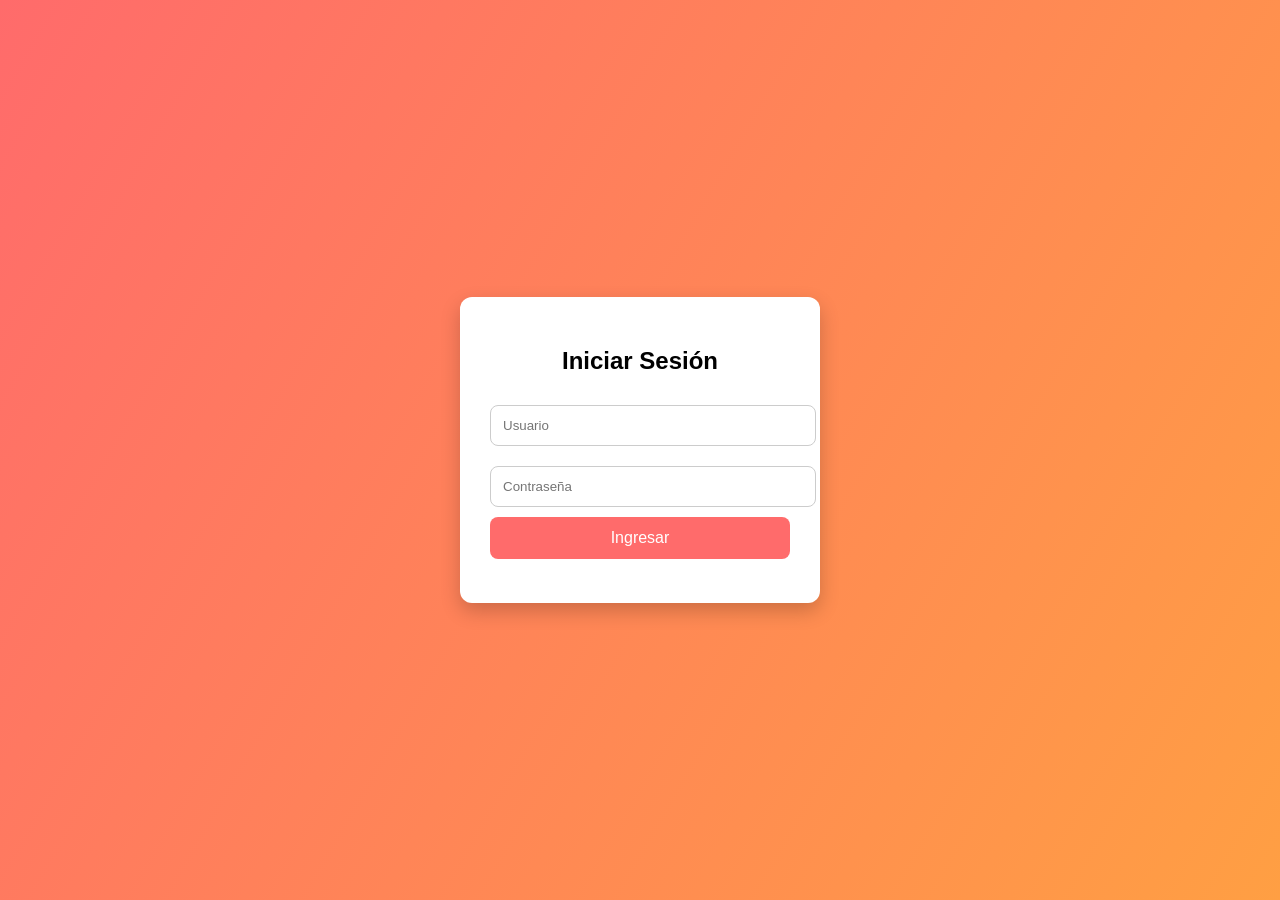
==== src/main/resources/static/login.html @ de1eff21 "Agregando frontend completo (index, login, css, js)" ====
<!DOCTYPE html>
<html lang="es">
<head>
    <meta charset="UTF-8">
    <title>Login - Sabor IA</title>
    <meta name="viewport" content="width=device-width, initial-scale=1.0">
    <link rel="stylesheet" href="css/login.css">
</head>
<body>

<div class="login-box">
    <h2>Iniciar Sesión</h2>

    <input id="user" type="text" placeholder="Usuario">
    <input id="pass" type="password" placeholder="Contraseña">

    <button onclick="login()">Ingresar</button>

    <p id="error" class="error"></p>
</div>

<script src="js/login.js"></script>

</body>
</html>
---- src/main/resources/static/css/login.css ----
body {
    margin: 0;
    font-family: 'Segoe UI', sans-serif;
    background: linear-gradient(120deg, #ff6b6b, #ff9f43);
    display: flex;
    justify-content: center;
    align-items: center;
    height: 100vh;
}

.login-box {
    background: white;
    padding: 30px;
    border-radius: 12px;
    width: 300px;
    text-align: center;
    box-shadow: 0 8px 20px rgba(0,0,0,0.2);
    animation: fadeIn 0.8s ease;
}

.login-box h2 {
    margin-bottom: 20px;
}

.login-box input {
    width: 100%;
    padding: 12px;
    margin: 10px 0;
    border-radius: 8px;
    border: 1px solid #ccc;
    transition: 0.3s;
}

.login-box input:focus {
    border-color: #ff6b6b;
    transform: scale(1.02);
}

.login-box button {
    width: 100%;
    padding: 12px;
    border: none;
    border-radius: 8px;
    background: #ff6b6b;
    color: white;
    cursor: pointer;
    font-size: 16px;
    transition: 0.3s;
}

.login-box button:hover {
    background: #ff4c4c;
    transform: scale(1.05);
}

.error {
    color: red;
    font-size: 14px;
}

@keyframes fadeIn {
    from {
        opacity: 0;
        transform: translateY(30px);
    }
    to {
        opacity: 1;
        transform: translateY(0);
    }
}
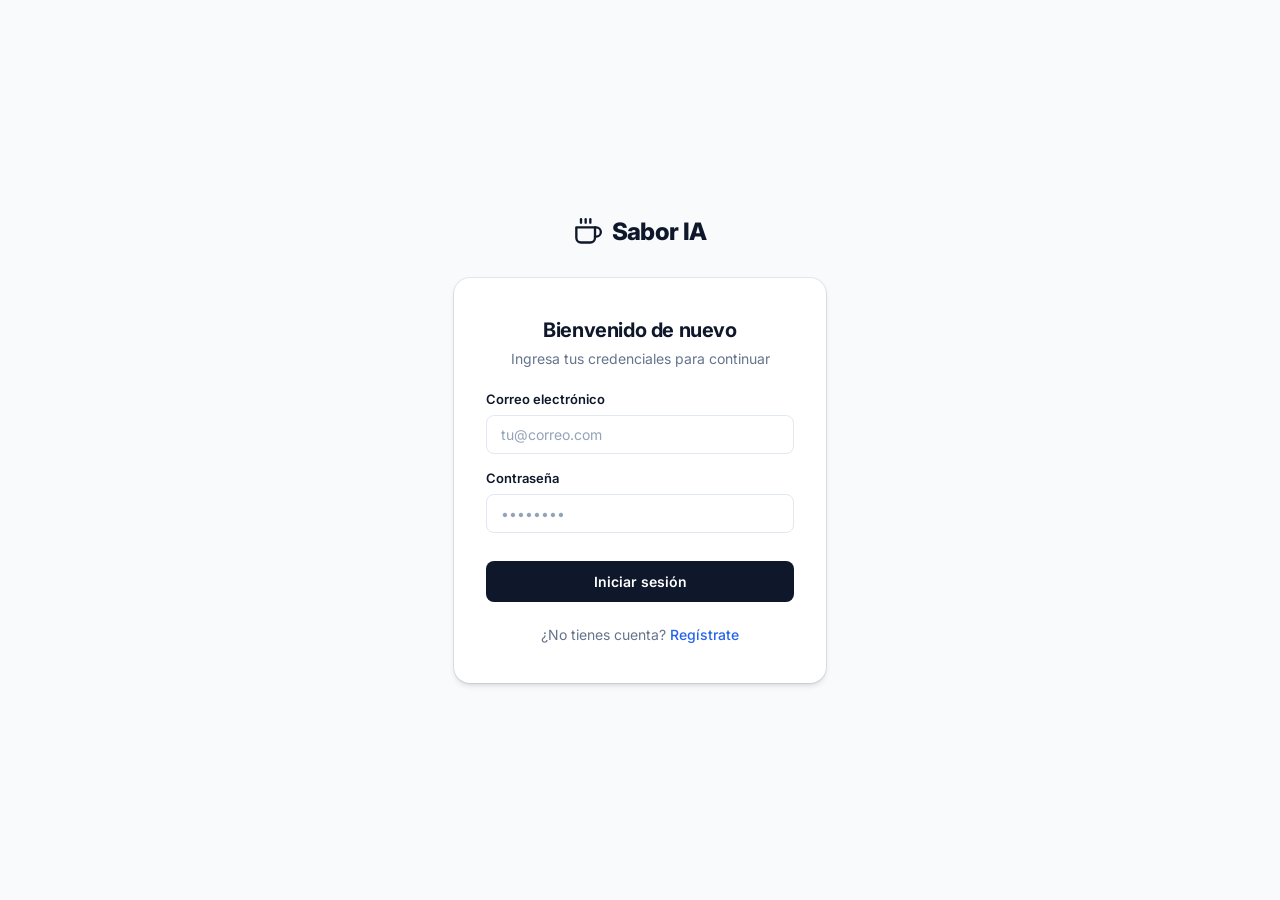
==== commit afcb7f58: "Frontend mejorado y actualizado con JS" ====
--- a/src/main/resources/static/login.html
+++ b/src/main/resources/static/login.html
@@ -8,18 +8,37 @@
 </head>
 <body>
 
-<div class="login-box">
-    <h2>Iniciar Sesión</h2>
+    <div class="login-container">
+        <a href="Index.html" class="brand">
+            <svg width="28" height="28" viewBox="0 0 24 24" fill="none" stroke="currentColor" stroke-width="2" stroke-linecap="round" stroke-linejoin="round"><path d="M18 8h1a4 4 0 0 1 0 8h-1"/><path d="M2 8h16v9a4 4 0 0 1-4 4H6a4 4 0 0 1-4-4V8z"/><line x1="6" y1="1" x2="6" y2="4"/><line x1="10" y1="1" x2="10" y2="4"/><line x1="14" y1="1" x2="14" y2="4"/></svg>
+            Sabor IA
+        </a>
 
-    <input id="user" type="text" placeholder="Usuario">
-    <input id="pass" type="password" placeholder="Contraseña">
+        <div class="login-box">
+            <h2>Bienvenido de nuevo</h2>
+            <p class="subtitle">Ingresa tus credenciales para continuar</p>
 
-    <button onclick="login()">Ingresar</button>
+            <div class="form-group">
+                <label for="user">Correo electrónico</label>
+                <input id="user" type="email" placeholder="tu@correo.com">
+            </div>
 
-    <p id="error" class="error"></p>
-</div>
+            <div class="form-group">
+                <label for="pass">Contraseña</label>
+                <input id="pass" type="password" placeholder="••••••••">
+            </div>
 
-<script src="js/login.js"></script>
+            <button type="button" onclick="login()">Iniciar sesión</button>
+
+            <p id="error" class="error"></p>
+
+            <p class="footer-text">
+                ¿No tienes cuenta? <a href="register.html">Regístrate</a>
+            </p>
+        </div>
+    </div>
+
+    <script src="js/login.js"></script>
 
 </body>
 </html>
--- a/src/main/resources/static/css/login.css
+++ b/src/main/resources/static/css/login.css
@@ -1,70 +1,169 @@
+@import url('https://fonts.googleapis.com/css2?family=Inter:wght@400;500;600;700&display=swap');
+
+:root {
+    --bg: #f8fafc;
+    --surface: #ffffff;
+    --border: #e2e8f0;
+    --text: #0f172a;
+    --text-muted: #64748b;
+    --primary: #0f172a;
+    --primary-hover: #1e293b;
+    --accent: #2563eb;
+    --danger: #ef4444;
+    --ring: rgba(37, 99, 235, 0.15);
+}
+
+* {
+    margin: 0;
+    padding: 0;
+    box-sizing: border-box;
+}
+
 body {
-    margin: 0;
-    font-family: 'Segoe UI', sans-serif;
-    background: linear-gradient(120deg, #ff6b6b, #ff9f43);
+    font-family: 'Inter', -apple-system, BlinkMacSystemFont, "Segoe UI", Roboto, sans-serif;
+    background-color: var(--bg);
+    color: var(--text);
     display: flex;
     justify-content: center;
     align-items: center;
-    height: 100vh;
+    min-height: 100vh;
+    -webkit-font-smoothing: antialiased;
+}
+
+.login-container {
+    width: 100%;
+    max-width: 420px;
+    padding: 24px;
+    animation: fadeUp 0.5s ease-out;
+}
+
+@keyframes fadeUp {
+    from { opacity: 0; transform: translateY(10px); }
+    to { opacity: 1; transform: translateY(0); }
+}
+
+.brand {
+    text-align: center;
+    font-size: 24px;
+    font-weight: 800;
+    letter-spacing: -0.03em;
+    color: var(--primary);
+    margin-bottom: 32px;
+    display: flex;
+    align-items: center;
+    justify-content: center;
+    gap: 10px;
+    text-decoration: none;
 }
 
 .login-box {
-    background: white;
-    padding: 30px;
-    border-radius: 12px;
-    width: 300px;
-    text-align: center;
-    box-shadow: 0 8px 20px rgba(0,0,0,0.2);
-    animation: fadeIn 0.8s ease;
+    background: var(--surface);
+    padding: 40px 32px;
+    border-radius: 16px;
+    box-shadow: 0 4px 6px -1px rgba(0, 0, 0, 0.1), 0 2px 4px -1px rgba(0, 0, 0, 0.06), 0 0 0 1px var(--border);
 }
 
 .login-box h2 {
-    margin-bottom: 20px;
+    font-size: 20px;
+    font-weight: 700;
+    margin-bottom: 8px;
+    text-align: center;
+    color: var(--primary);
+    letter-spacing: -0.02em;
+}
+
+.login-box > p.subtitle {
+    text-align: center;
+    color: var(--text-muted);
+    font-size: 14px;
+    margin-bottom: 24px;
+}
+
+.form-group {
+    margin-bottom: 16px;
+    text-align: left;
+}
+
+.form-group label {
+    display: block;
+    font-size: 13px;
+    font-weight: 600;
+    margin-bottom: 8px;
+    color: var(--primary);
 }
 
 .login-box input {
     width: 100%;
-    padding: 12px;
-    margin: 10px 0;
+    padding: 10px 14px;
     border-radius: 8px;
-    border: 1px solid #ccc;
-    transition: 0.3s;
+    border: 1px solid var(--border);
+    font-size: 14px;
+    outline: none;
+    transition: all 0.2s;
+    font-family: inherit;
+    background: #fff;
+    color: var(--text);
+}
+
+.login-box input::placeholder {
+    color: #94a3b8;
 }
 
 .login-box input:focus {
-    border-color: #ff6b6b;
-    transform: scale(1.02);
+    border-color: var(--accent);
+    box-shadow: 0 0 0 3px var(--ring);
 }
 
 .login-box button {
     width: 100%;
     padding: 12px;
+    margin-top: 12px;
     border: none;
     border-radius: 8px;
-    background: #ff6b6b;
+    background: var(--primary);
     color: white;
     cursor: pointer;
-    font-size: 16px;
-    transition: 0.3s;
+    font-size: 14px;
+    font-weight: 600;
+    transition: all 0.2s;
+    font-family: inherit;
 }
 
 .login-box button:hover {
-    background: #ff4c4c;
-    transform: scale(1.05);
+    background: var(--primary-hover);
+    transform: translateY(-1px);
+    box-shadow: 0 4px 6px rgba(0,0,0,0.1);
 }
 
 .error {
-    color: red;
-    font-size: 14px;
+    color: var(--danger);
+    font-size: 13px;
+    margin-top: 16px;
+    text-align: center;
+    background: #fef2f2;
+    padding: 10px;
+    border-radius: 6px;
+    display: none;
+    border: 1px solid #fecaca;
+    font-weight: 500;
+}
+.error:not(:empty) {
+    display: block;
 }
 
-@keyframes fadeIn {
-    from {
-        opacity: 0;
-        transform: translateY(30px);
-    }
-    to {
-        opacity: 1;
-        transform: translateY(0);
-    }
-}+.login-box p.footer-text {
+    margin-top: 24px;
+    font-size: 14px;
+    text-align: center;
+    color: var(--text-muted);
+}
+
+.login-box a {
+    color: var(--accent);
+    text-decoration: none;
+    font-weight: 500;
+}
+
+.login-box a:hover {
+    text-decoration: underline;
+}
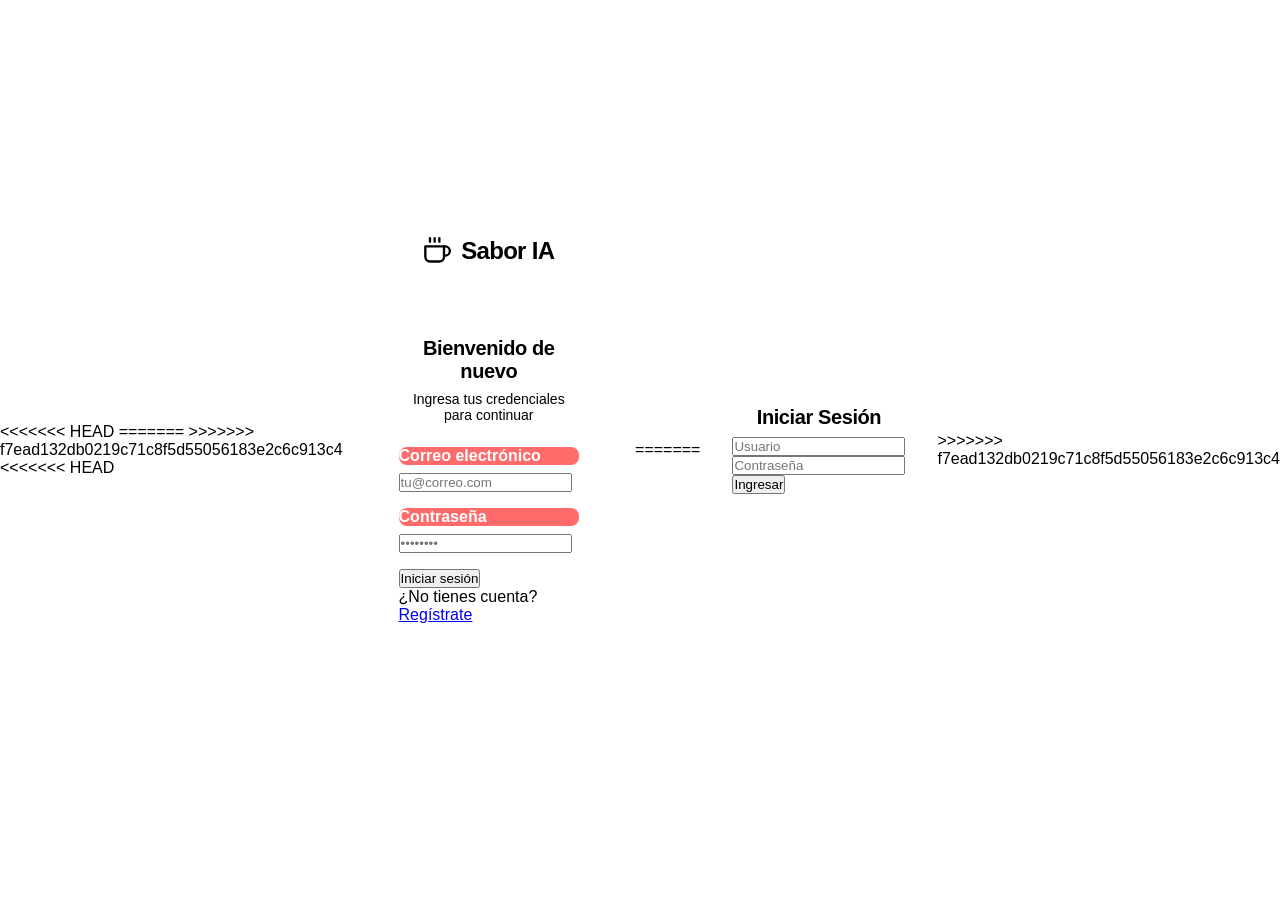
==== commit f624675b: "Mejora de estilo del index, js y diseño" ====
--- a/src/main/resources/static/login.html
+++ b/src/main/resources/static/login.html
@@ -1,11 +1,16 @@
 <!DOCTYPE html>
 <html lang="es">
+<<<<<<< HEAD
+=======
+
+>>>>>>> f7ead132db0219c71c8f5d55056183e2c6c913c4
 <head>
     <meta charset="UTF-8">
     <title>Login - Sabor IA</title>
     <meta name="viewport" content="width=device-width, initial-scale=1.0">
     <link rel="stylesheet" href="css/login.css">
 </head>
+<<<<<<< HEAD
 <body>
 
     <div class="login-container">
@@ -41,4 +46,24 @@
     <script src="js/login.js"></script>
 
 </body>
+=======
+
+<body>
+
+<div class="login-box">
+    <h2>Iniciar Sesión</h2>
+
+    <input id="usuario" type="text" placeholder="Usuario">
+    <input id="password" type="password" placeholder="Contraseña">
+
+    <button onclick="login()">Ingresar</button>
+
+    <p id="error" class="error"></p>
+</div>
+
+<script src="js/login.js"></script>
+
+</body>
+
+>>>>>>> f7ead132db0219c71c8f5d55056183e2c6c913c4
 </html>
--- a/src/main/resources/static/css/login.css
+++ b/src/main/resources/static/css/login.css
@@ -1,3 +1,4 @@
+<<<<<<< HEAD
 @import url('https://fonts.googleapis.com/css2?family=Inter:wght@400;500;600;700&display=swap');
 
 :root {
@@ -90,10 +91,35 @@
     font-weight: 600;
     margin-bottom: 8px;
     color: var(--primary);
+=======
+body {
+    margin: 0;
+    font-family: 'Segoe UI', sans-serif;
+    background: linear-gradient(120deg, #ff6b6b, #ff9f43);
+    display: flex;
+    justify-content: center;
+    align-items: center;
+    height: 100vh;
+}
+
+.login-box {
+    background: white;
+    padding: 30px;
+    border-radius: 12px;
+    width: 300px;
+    text-align: center;
+    box-shadow: 0 8px 20px rgba(0,0,0,0.2);
+    animation: fadeIn 0.8s ease;
+}
+
+.login-box h2 {
+    margin-bottom: 20px;
+>>>>>>> f7ead132db0219c71c8f5d55056183e2c6c913c4
 }
 
 .login-box input {
     width: 100%;
+<<<<<<< HEAD
     padding: 10px 14px;
     border-radius: 8px;
     border: 1px solid var(--border);
@@ -112,11 +138,24 @@
 .login-box input:focus {
     border-color: var(--accent);
     box-shadow: 0 0 0 3px var(--ring);
+=======
+    padding: 12px;
+    margin: 10px 0;
+    border-radius: 8px;
+    border: 1px solid #ccc;
+    transition: 0.3s;
+}
+
+.login-box input:focus {
+    border-color: #ff6b6b;
+    transform: scale(1.02);
+>>>>>>> f7ead132db0219c71c8f5d55056183e2c6c913c4
 }
 
 .login-box button {
     width: 100%;
     padding: 12px;
+<<<<<<< HEAD
     margin-top: 12px;
     border: none;
     border-radius: 8px;
@@ -167,3 +206,34 @@
 .login-box a:hover {
     text-decoration: underline;
 }
+=======
+    border: none;
+    border-radius: 8px;
+    background: #ff6b6b;
+    color: white;
+    cursor: pointer;
+    font-size: 16px;
+    transition: 0.3s;
+}
+
+.login-box button:hover {
+    background: #ff4c4c;
+    transform: scale(1.05);
+}
+
+.error {
+    color: red;
+    font-size: 14px;
+}
+
+@keyframes fadeIn {
+    from {
+        opacity: 0;
+        transform: translateY(30px);
+    }
+    to {
+        opacity: 1;
+        transform: translateY(0);
+    }
+}
+>>>>>>> f7ead132db0219c71c8f5d55056183e2c6c913c4
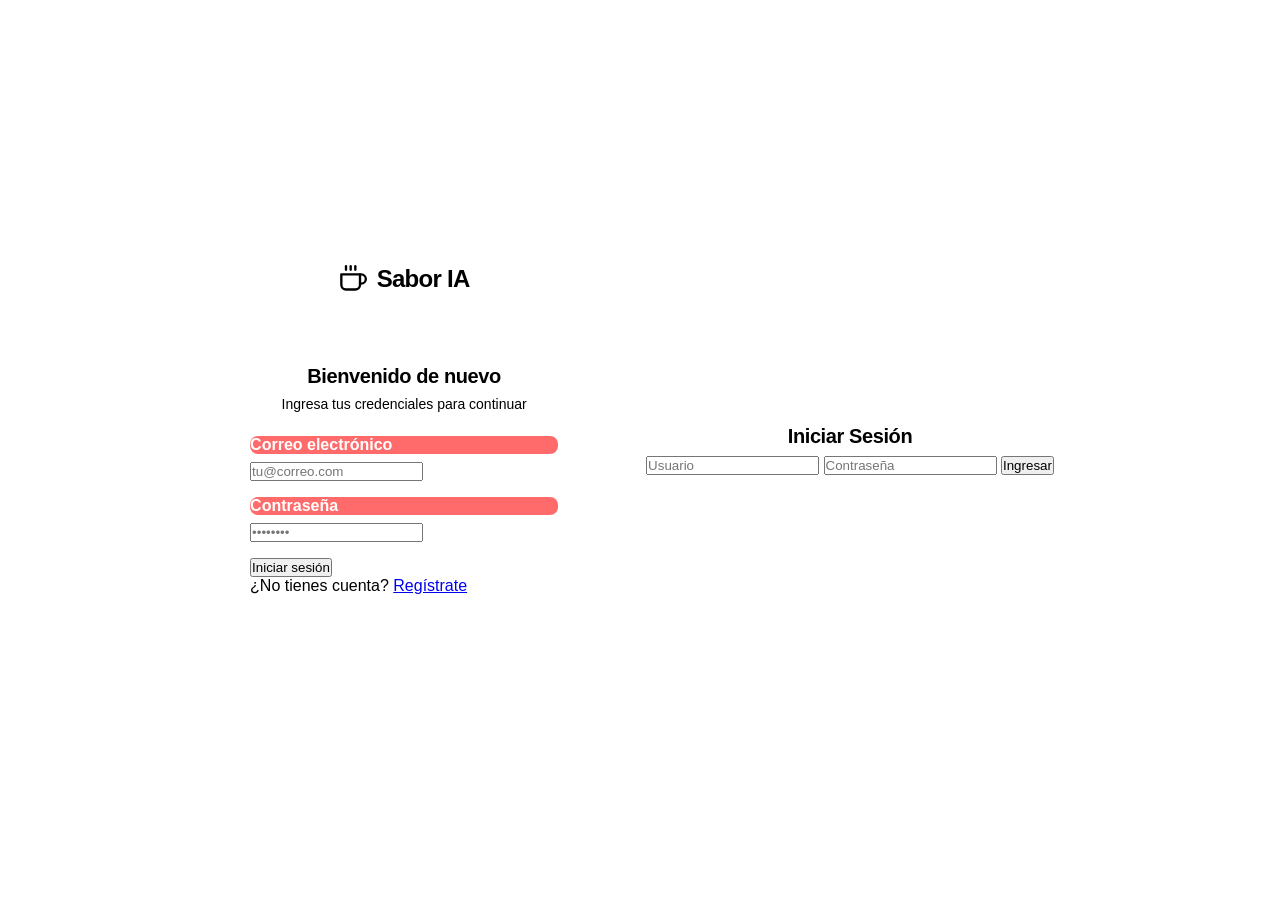
==== commit b71e9380: "Nuevo modulo de recetas y mejoras frontend" ====
--- a/src/main/resources/static/login.html
+++ b/src/main/resources/static/login.html
@@ -1,16 +1,12 @@
 <!DOCTYPE html>
 <html lang="es">
-<<<<<<< HEAD
-=======
-
->>>>>>> f7ead132db0219c71c8f5d55056183e2c6c913c4
 <head>
     <meta charset="UTF-8">
     <title>Login - Sabor IA</title>
     <meta name="viewport" content="width=device-width, initial-scale=1.0">
     <link rel="stylesheet" href="css/login.css">
 </head>
-<<<<<<< HEAD
+
 <body>
 
     <div class="login-container">
@@ -46,7 +42,7 @@
     <script src="js/login.js"></script>
 
 </body>
-=======
+
 
 <body>
 
@@ -65,5 +61,4 @@
 
 </body>
 
->>>>>>> f7ead132db0219c71c8f5d55056183e2c6c913c4
 </html>
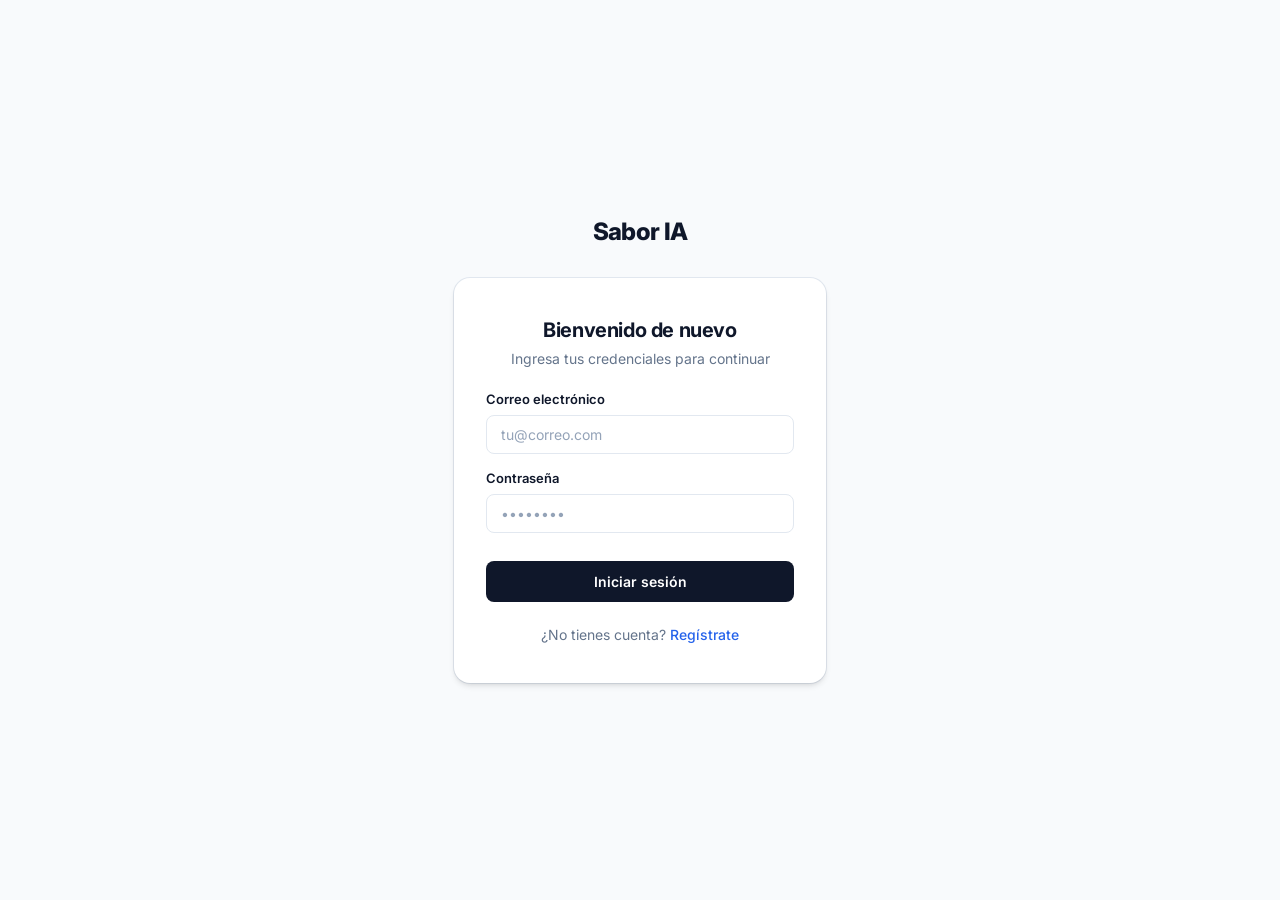
==== commit 9a2f5797: "Implementacion de listado y registro de recetas desde frontend usando Spring Boot y MySQL" ====
--- a/src/main/resources/static/login.html
+++ b/src/main/resources/static/login.html
@@ -6,59 +6,38 @@
     <meta name="viewport" content="width=device-width, initial-scale=1.0">
     <link rel="stylesheet" href="css/login.css">
 </head>
-
 <body>
 
-    <div class="login-container">
-        <a href="Index.html" class="brand">
-            <svg width="28" height="28" viewBox="0 0 24 24" fill="none" stroke="currentColor" stroke-width="2" stroke-linecap="round" stroke-linejoin="round"><path d="M18 8h1a4 4 0 0 1 0 8h-1"/><path d="M2 8h16v9a4 4 0 0 1-4 4H6a4 4 0 0 1-4-4V8z"/><line x1="6" y1="1" x2="6" y2="4"/><line x1="10" y1="1" x2="10" y2="4"/><line x1="14" y1="1" x2="14" y2="4"/></svg>
-            Sabor IA
-        </a>
+<div class="login-container">
+    <a href="index.html" class="brand">
+        Sabor IA
+    </a>
 
-        <div class="login-box">
-            <h2>Bienvenido de nuevo</h2>
-            <p class="subtitle">Ingresa tus credenciales para continuar</p>
+    <div class="login-box">
+        <h2>Bienvenido de nuevo</h2>
+        <p class="subtitle">Ingresa tus credenciales para continuar</p>
 
-            <div class="form-group">
-                <label for="user">Correo electrónico</label>
-                <input id="user" type="email" placeholder="tu@correo.com">
-            </div>
+        <div class="form-group">
+            <label for="user">Correo electrónico</label>
+            <input id="user" type="email" placeholder="tu@correo.com">
+        </div>
 
-            <div class="form-group">
-                <label for="pass">Contraseña</label>
-                <input id="pass" type="password" placeholder="••••••••">
-            </div>
+        <div class="form-group">
+            <label for="pass">Contraseña</label>
+            <input id="pass" type="password" placeholder="••••••••">
+        </div>
 
-            <button type="button" onclick="login()">Iniciar sesión</button>
+        <button type="button" onclick="login()">Iniciar sesión</button>
 
-            <p id="error" class="error"></p>
+        <p id="error" class="error"></p>
 
-            <p class="footer-text">
-                ¿No tienes cuenta? <a href="register.html">Regístrate</a>
-            </p>
-        </div>
+        <p class="footer-text">
+            ¿No tienes cuenta? <a href="register.html">Regístrate</a>
+        </p>
     </div>
-
-    <script src="js/login.js"></script>
-
-</body>
-
-
-<body>
-
-<div class="login-box">
-    <h2>Iniciar Sesión</h2>
-
-    <input id="usuario" type="text" placeholder="Usuario">
-    <input id="password" type="password" placeholder="Contraseña">
-
-    <button onclick="login()">Ingresar</button>
-
-    <p id="error" class="error"></p>
 </div>
 
 <script src="js/login.js"></script>
 
 </body>
-
 </html>
--- a/src/main/resources/static/css/login.css
+++ b/src/main/resources/static/css/login.css
@@ -1,4 +1,3 @@
-<<<<<<< HEAD
 @import url('https://fonts.googleapis.com/css2?family=Inter:wght@400;500;600;700&display=swap');
 
 :root {
@@ -39,8 +38,14 @@
 }
 
 @keyframes fadeUp {
-    from { opacity: 0; transform: translateY(10px); }
-    to { opacity: 1; transform: translateY(0); }
+    from {
+        opacity: 0;
+        transform: translateY(10px);
+    }
+    to {
+        opacity: 1;
+        transform: translateY(0);
+    }
 }
 
 .brand {
@@ -61,7 +66,10 @@
     background: var(--surface);
     padding: 40px 32px;
     border-radius: 16px;
-    box-shadow: 0 4px 6px -1px rgba(0, 0, 0, 0.1), 0 2px 4px -1px rgba(0, 0, 0, 0.06), 0 0 0 1px var(--border);
+    box-shadow:
+            0 4px 6px -1px rgba(0,0,0,0.1),
+            0 2px 4px -1px rgba(0,0,0,0.06),
+            0 0 0 1px var(--border);
 }
 
 .login-box h2 {
@@ -91,35 +99,10 @@
     font-weight: 600;
     margin-bottom: 8px;
     color: var(--primary);
-=======
-body {
-    margin: 0;
-    font-family: 'Segoe UI', sans-serif;
-    background: linear-gradient(120deg, #ff6b6b, #ff9f43);
-    display: flex;
-    justify-content: center;
-    align-items: center;
-    height: 100vh;
-}
-
-.login-box {
-    background: white;
-    padding: 30px;
-    border-radius: 12px;
-    width: 300px;
-    text-align: center;
-    box-shadow: 0 8px 20px rgba(0,0,0,0.2);
-    animation: fadeIn 0.8s ease;
-}
-
-.login-box h2 {
-    margin-bottom: 20px;
->>>>>>> f7ead132db0219c71c8f5d55056183e2c6c913c4
 }
 
 .login-box input {
     width: 100%;
-<<<<<<< HEAD
     padding: 10px 14px;
     border-radius: 8px;
     border: 1px solid var(--border);
@@ -138,24 +121,11 @@
 .login-box input:focus {
     border-color: var(--accent);
     box-shadow: 0 0 0 3px var(--ring);
-=======
-    padding: 12px;
-    margin: 10px 0;
-    border-radius: 8px;
-    border: 1px solid #ccc;
-    transition: 0.3s;
-}
-
-.login-box input:focus {
-    border-color: #ff6b6b;
-    transform: scale(1.02);
->>>>>>> f7ead132db0219c71c8f5d55056183e2c6c913c4
 }
 
 .login-box button {
     width: 100%;
     padding: 12px;
-<<<<<<< HEAD
     margin-top: 12px;
     border: none;
     border-radius: 8px;
@@ -186,6 +156,7 @@
     border: 1px solid #fecaca;
     font-weight: 500;
 }
+
 .error:not(:empty) {
     display: block;
 }
@@ -205,35 +176,4 @@
 
 .login-box a:hover {
     text-decoration: underline;
-}
-=======
-    border: none;
-    border-radius: 8px;
-    background: #ff6b6b;
-    color: white;
-    cursor: pointer;
-    font-size: 16px;
-    transition: 0.3s;
-}
-
-.login-box button:hover {
-    background: #ff4c4c;
-    transform: scale(1.05);
-}
-
-.error {
-    color: red;
-    font-size: 14px;
-}
-
-@keyframes fadeIn {
-    from {
-        opacity: 0;
-        transform: translateY(30px);
-    }
-    to {
-        opacity: 1;
-        transform: translateY(0);
-    }
-}
->>>>>>> f7ead132db0219c71c8f5d55056183e2c6c913c4
+}
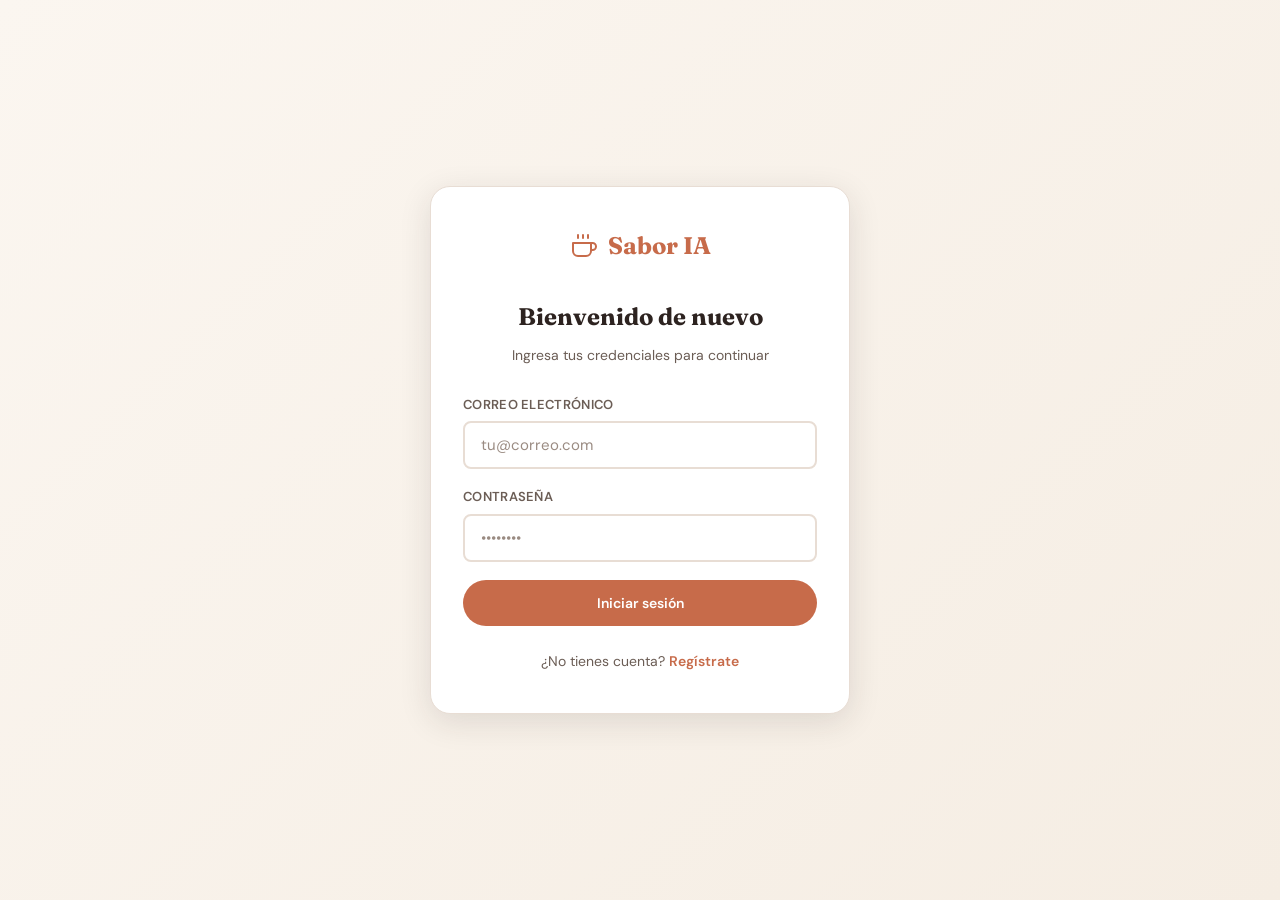
==== commit f978d81b: "Rediseño completo frontend Sabor IA - estética cálida y vibrante con modo oscuro" ====
--- a/src/main/resources/static/login.html
+++ b/src/main/resources/static/login.html
@@ -1,43 +1,50 @@
 <!DOCTYPE html>
 <html lang="es">
 <head>
-    <meta charset="UTF-8">
-    <title>Login - Sabor IA</title>
-    <meta name="viewport" content="width=device-width, initial-scale=1.0">
-    <link rel="stylesheet" href="css/login.css">
+  <meta charset="UTF-8">
+  <meta name="viewport" content="width=device-width, initial-scale=1.0">
+  <title>Iniciar Sesión — Sabor IA</title>
+  <link rel="preconnect" href="https://fonts.googleapis.com">
+  <link rel="preconnect" href="https://fonts.gstatic.com" crossorigin>
+  <link href="https://fonts.googleapis.com/css2?family=DM+Sans:wght@400;500;600;700&family=Fraunces:opsz,wght@9..144,400;9..144,600;9..144,700&display=swap" rel="stylesheet">
+  <link rel="stylesheet" href="css/main.css">
 </head>
-<body>
+<body data-page="login" class="auth-page">
 
-<div class="login-container">
-    <a href="index.html" class="brand">
-        Sabor IA
-    </a>
+<div class="auth-card">
+  <a href="Index.html" class="auth-logo">
+    <svg width="28" height="28" viewBox="0 0 28 28" fill="none" stroke="currentColor" stroke-width="2" stroke-linecap="round" stroke-linejoin="round">
+      <path d="M21 10h1.5a3.5 3.5 0 0 1 0 7H21"/>
+      <path d="M3 10h18v8a5 5 0 0 1-5 5H8a5 5 0 0 1-5-5V10z"/>
+      <line x1="8" y1="2" x2="8" y2="5"/>
+      <line x1="13" y1="2" x2="13" y2="5"/>
+      <line x1="18" y1="2" x2="18" y2="5"/>
+    </svg>
+    Sabor IA
+  </a>
 
-    <div class="login-box">
-        <h2>Bienvenido de nuevo</h2>
-        <p class="subtitle">Ingresa tus credenciales para continuar</p>
+  <h1 class="auth-title">Bienvenido de nuevo</h1>
+  <p class="auth-subtitle">Ingresa tus credenciales para continuar</p>
 
-        <div class="form-group">
-            <label for="user">Correo electrónico</label>
-            <input id="user" type="email" placeholder="tu@correo.com">
-        </div>
+  <div class="auth-error" id="loginError"></div>
 
-        <div class="form-group">
-            <label for="pass">Contraseña</label>
-            <input id="pass" type="password" placeholder="••••••••">
-        </div>
+  <form class="auth-form" id="loginForm">
+    <div class="form-group">
+      <label for="loginCorreo">Correo electrónico</label>
+      <input class="input" id="loginCorreo" type="email" placeholder="tu@correo.com" required>
+    </div>
+    <div class="form-group">
+      <label for="loginPass">Contraseña</label>
+      <input class="input" id="loginPass" type="password" placeholder="••••••••" required>
+    </div>
+    <button type="submit" class="btn btn-primary" style="width:100%;justify-content:center;padding:14px">Iniciar sesión</button>
+  </form>
 
-        <button type="button" onclick="login()">Iniciar sesión</button>
-
-        <p id="error" class="error"></p>
-
-        <p class="footer-text">
-            ¿No tienes cuenta? <a href="register.html">Regístrate</a>
-        </p>
-    </div>
+  <p class="auth-footer">
+    ¿No tienes cuenta? <a href="register.html">Regístrate</a>
+  </p>
 </div>
 
-<script src="js/login.js"></script>
-
+<script src="js/main.js"></script>
 </body>
-</html>+</html>
--- a/src/main/resources/static/css/main.css
+++ b/src/main/resources/static/css/main.css
@@ -0,0 +1,1313 @@
+:root {
+  --terracotta: #C76B4A;
+  --terracotta-hover: #B05A3C;
+  --terracotta-light: #F5E6DE;
+  --olive: #7A8B5E;
+  --olive-hover: #6A7B4E;
+  --golden: #E8B84B;
+  --golden-light: #FDF3E0;
+  --bg: #FBF6F0;
+  --bg-alt: #F5EDE3;
+  --surface: #FFFFFF;
+  --surface-hover: #FAF5F0;
+  --text: #2D2320;
+  --text-secondary: #6B5D55;
+  --text-muted: #9A8B82;
+  --border: #E8DDD4;
+  --border-light: #F0E8E0;
+  --shadow-sm: 0 1px 3px rgba(45, 35, 32, 0.06);
+  --shadow-md: 0 4px 12px rgba(45, 35, 32, 0.08);
+  --shadow-lg: 0 8px 32px rgba(45, 35, 32, 0.12);
+  --radius-sm: 8px;
+  --radius-md: 12px;
+  --radius-lg: 20px;
+  --radius-full: 9999px;
+  --font-display: 'Fraunces', Georgia, serif;
+  --font-body: 'DM Sans', system-ui, -apple-system, sans-serif;
+}
+
+[data-theme="dark"] {
+  --terracotta: #D4764A;
+  --terracotta-hover: #E0875B;
+  --terracotta-light: #3A2A24;
+  --olive: #8B9E6B;
+  --olive-hover: #9BAE7B;
+  --golden: #F0C85B;
+  --golden-light: #3D3224;
+  --bg: #1A1412;
+  --bg-alt: #221C19;
+  --surface: #2A211D;
+  --surface-hover: #332924;
+  --text: #EDE0D8;
+  --text-secondary: #B8A89E;
+  --text-muted: #8A7C73;
+  --border: #3D312B;
+  --border-light: #332924;
+  --shadow-sm: 0 1px 3px rgba(0, 0, 0, 0.3);
+  --shadow-md: 0 4px 12px rgba(0, 0, 0, 0.4);
+  --shadow-lg: 0 8px 32px rgba(0, 0, 0, 0.5);
+}
+
+*, *::before, *::after {
+  margin: 0;
+  padding: 0;
+  box-sizing: border-box;
+}
+
+html {
+  scroll-behavior: smooth;
+}
+
+body {
+  font-family: var(--font-body);
+  background-color: var(--bg);
+  color: var(--text);
+  line-height: 1.6;
+  -webkit-font-smoothing: antialiased;
+  transition: background-color 0.3s, color 0.3s;
+}
+
+a {
+  color: inherit;
+  text-decoration: none;
+}
+
+img {
+  max-width: 100%;
+  display: block;
+}
+
+::-webkit-scrollbar {
+  width: 8px;
+}
+
+::-webkit-scrollbar-track {
+  background: var(--bg);
+}
+
+::-webkit-scrollbar-thumb {
+  background: var(--border);
+  border-radius: 4px;
+}
+
+.container {
+  max-width: 1200px;
+  margin: 0 auto;
+  padding: 0 24px;
+}
+
+.header {
+  position: sticky;
+  top: 0;
+  z-index: 100;
+  background: var(--surface);
+  border-bottom: 1px solid var(--border);
+  transition: background-color 0.3s;
+}
+
+.header-inner {
+  max-width: 1200px;
+  margin: 0 auto;
+  padding: 0 24px;
+  height: 68px;
+  display: flex;
+  align-items: center;
+  justify-content: space-between;
+  gap: 24px;
+}
+
+.logo {
+  display: flex;
+  align-items: center;
+  gap: 10px;
+  font-family: var(--font-display);
+  font-size: 22px;
+  font-weight: 700;
+  color: var(--terracotta);
+  white-space: nowrap;
+  flex-shrink: 0;
+}
+
+.logo-svg {
+  width: 28px;
+  height: 28px;
+  color: var(--terracotta);
+}
+
+.nav-links {
+  display: flex;
+  gap: 8px;
+}
+
+.nav-links a {
+  padding: 8px 16px;
+  border-radius: var(--radius-full);
+  font-size: 14px;
+  font-weight: 500;
+  color: var(--text-secondary);
+  transition: all 0.2s;
+}
+
+.nav-links a:hover,
+.nav-links a.active {
+  background: var(--terracotta-light);
+  color: var(--terracotta);
+}
+
+.header-actions {
+  display: flex;
+  align-items: center;
+  gap: 12px;
+  flex-shrink: 0;
+}
+
+.theme-toggle {
+  width: 40px;
+  height: 40px;
+  border-radius: 50%;
+  border: none;
+  background: var(--bg-alt);
+  font-size: 18px;
+  cursor: pointer;
+  display: flex;
+  align-items: center;
+  justify-content: center;
+  transition: all 0.2s;
+  color: var(--text);
+}
+
+.theme-toggle:hover {
+  background: var(--border);
+}
+
+.hamburger {
+  display: none;
+  width: 40px;
+  height: 40px;
+  border: none;
+  background: none;
+  cursor: pointer;
+  padding: 8px;
+  flex-direction: column;
+  justify-content: center;
+  gap: 5px;
+}
+
+.hamburger span {
+  display: block;
+  height: 2px;
+  background: var(--text);
+  border-radius: 2px;
+  transition: all 0.3s;
+}
+
+.btn {
+  display: inline-flex;
+  align-items: center;
+  justify-content: center;
+  gap: 8px;
+  padding: 10px 24px;
+  border-radius: var(--radius-full);
+  font-family: var(--font-body);
+  font-size: 14px;
+  font-weight: 600;
+  border: none;
+  cursor: pointer;
+  transition: all 0.2s;
+  white-space: nowrap;
+}
+
+.btn-sm {
+  padding: 6px 16px;
+  font-size: 13px;
+}
+
+.btn-primary {
+  background: var(--terracotta);
+  color: #fff;
+}
+
+.btn-primary:hover {
+  background: var(--terracotta-hover);
+  transform: translateY(-1px);
+  box-shadow: 0 4px 12px rgba(199, 107, 74, 0.3);
+}
+
+.btn-secondary {
+  background: var(--bg-alt);
+  color: var(--text);
+}
+
+.btn-secondary:hover {
+  background: var(--border);
+}
+
+.btn-outline {
+  background: transparent;
+  border: 2px solid var(--border);
+  color: var(--text);
+}
+
+.btn-outline:hover {
+  border-color: var(--terracotta);
+  color: var(--terracotta);
+}
+
+.btn-accent {
+  background: var(--olive);
+  color: #fff;
+}
+
+.btn-accent:hover {
+  background: var(--olive-hover);
+  transform: translateY(-1px);
+}
+
+.btn-danger {
+  background: #DC2626;
+  color: #fff;
+}
+
+.btn-danger:hover {
+  background: #B91C1C;
+}
+
+.input {
+  width: 100%;
+  padding: 12px 16px;
+  border: 2px solid var(--border);
+  border-radius: var(--radius-sm);
+  font-family: var(--font-body);
+  font-size: 15px;
+  background: var(--surface);
+  color: var(--text);
+  outline: none;
+  transition: all 0.2s;
+}
+
+.input::placeholder {
+  color: var(--text-muted);
+}
+
+.input:focus {
+  border-color: var(--terracotta);
+  box-shadow: 0 0 0 4px rgba(199, 107, 74, 0.1);
+}
+
+.input-error {
+  border-color: #DC2626;
+}
+
+.input-error:focus {
+  box-shadow: 0 0 0 4px rgba(220, 38, 38, 0.1);
+}
+
+.select {
+  appearance: none;
+  background-image: url("data:image/svg+xml,%3Csvg xmlns='http://www.w3.org/2000/svg' width='12' height='12' viewBox='0 0 12 12'%3E%3Cpath fill='%236B5D55' d='M6 8L1 3h10z'/%3E%3C/svg%3E");
+  background-repeat: no-repeat;
+  background-position: right 14px center;
+  padding-right: 40px;
+  cursor: pointer;
+}
+
+.form-group {
+  display: flex;
+  flex-direction: column;
+  gap: 6px;
+}
+
+.form-group label {
+  font-size: 13px;
+  font-weight: 600;
+  color: var(--text-secondary);
+  letter-spacing: 0.3px;
+  text-transform: uppercase;
+}
+
+.form-error {
+  font-size: 12px;
+  color: #DC2626;
+  min-height: 18px;
+}
+
+.section-title {
+  font-family: var(--font-display);
+  font-size: 32px;
+  font-weight: 700;
+  color: var(--text);
+  letter-spacing: -0.5px;
+}
+
+.section-subtitle {
+  font-size: 16px;
+  color: var(--text-secondary);
+  margin-top: 8px;
+}
+
+.page-hero {
+  text-align: center;
+  padding: 80px 24px 60px;
+  background: linear-gradient(180deg, var(--bg) 0%, var(--bg-alt) 100%);
+  position: relative;
+  overflow: hidden;
+}
+
+.page-hero::before {
+  content: '';
+  position: absolute;
+  top: -50%;
+  left: -50%;
+  width: 200%;
+  height: 200%;
+  background: radial-gradient(circle at 30% 40%, rgba(199, 107, 74, 0.04) 0%, transparent 50%),
+              radial-gradient(circle at 70% 60%, rgba(232, 184, 75, 0.04) 0%, transparent 50%);
+  pointer-events: none;
+}
+
+.hero-badge {
+  display: inline-flex;
+  align-items: center;
+  gap: 6px;
+  padding: 6px 16px;
+  background: var(--golden-light);
+  border: 1px solid var(--golden);
+  border-radius: var(--radius-full);
+  font-size: 13px;
+  font-weight: 500;
+  color: #8B7A3A;
+  margin-bottom: 24px;
+  position: relative;
+}
+
+[data-theme="dark"] .hero-badge {
+  color: var(--golden);
+}
+
+.hero-title {
+  font-family: var(--font-display);
+  font-size: 56px;
+  font-weight: 700;
+  line-height: 1.1;
+  color: var(--text);
+  margin-bottom: 16px;
+  letter-spacing: -1.5px;
+  position: relative;
+}
+
+.hero-subtitle {
+  font-size: 18px;
+  color: var(--text-secondary);
+  max-width: 520px;
+  margin: 0 auto 40px;
+  position: relative;
+}
+
+.search-card {
+  max-width: 760px;
+  margin: 0 auto;
+  background: var(--surface);
+  border: 1px solid var(--border);
+  border-radius: var(--radius-lg);
+  padding: 28px;
+  box-shadow: var(--shadow-md);
+  position: relative;
+}
+
+.search-grid {
+  display: grid;
+  grid-template-columns: 2fr 1fr 1fr;
+  gap: 12px;
+  margin-bottom: 12px;
+}
+
+.search-actions {
+  display: flex;
+  gap: 10px;
+}
+
+.search-actions .btn {
+  flex: 1;
+}
+
+.result-section {
+  max-width: 1200px;
+  margin: 0 auto;
+  padding: 60px 24px 80px;
+}
+
+.result-header {
+  display: flex;
+  align-items: center;
+  justify-content: space-between;
+  margin-bottom: 32px;
+  flex-wrap: wrap;
+  gap: 12px;
+}
+
+.cards-grid {
+  display: grid;
+  grid-template-columns: repeat(auto-fill, minmax(300px, 1fr));
+  gap: 24px;
+}
+
+.recipe-card {
+  background: var(--surface);
+  border: 1px solid var(--border);
+  border-radius: var(--radius-md);
+  overflow: hidden;
+  transition: all 0.3s;
+  cursor: pointer;
+}
+
+.recipe-card:hover {
+  transform: translateY(-4px);
+  box-shadow: var(--shadow-lg);
+  border-color: var(--terracotta);
+}
+
+.recipe-card-image {
+  width: 100%;
+  height: 200px;
+  object-fit: cover;
+  background: var(--bg-alt);
+}
+
+.recipe-card-body {
+  padding: 20px;
+}
+
+.recipe-card-meta {
+  display: flex;
+  align-items: center;
+  justify-content: space-between;
+  margin-bottom: 8px;
+}
+
+.recipe-card-type {
+  font-size: 12px;
+  font-weight: 600;
+  text-transform: uppercase;
+  letter-spacing: 0.5px;
+  color: var(--terracotta);
+  background: var(--terracotta-light);
+  padding: 3px 10px;
+  border-radius: var(--radius-full);
+}
+
+.recipe-card-price {
+  font-size: 14px;
+  font-weight: 700;
+  color: var(--olive);
+}
+
+.recipe-card-title {
+  font-family: var(--font-display);
+  font-size: 20px;
+  font-weight: 600;
+  color: var(--text);
+  margin-bottom: 6px;
+  line-height: 1.3;
+}
+
+.recipe-card-desc {
+  font-size: 14px;
+  color: var(--text-secondary);
+  display: -webkit-box;
+  -webkit-line-clamp: 2;
+  -webkit-box-orient: vertical;
+  overflow: hidden;
+  line-height: 1.5;
+}
+
+.empty-state {
+  grid-column: 1 / -1;
+  text-align: center;
+  padding: 60px 20px;
+}
+
+.empty-state-icon {
+  font-size: 48px;
+  margin-bottom: 16px;
+}
+
+.empty-state-title {
+  font-size: 20px;
+  font-weight: 600;
+  color: var(--text);
+  margin-bottom: 8px;
+}
+
+.empty-state-text {
+  color: var(--text-secondary);
+  font-size: 15px;
+}
+
+.skeleton {
+  background: linear-gradient(90deg, var(--bg-alt) 25%, var(--border-light) 50%, var(--bg-alt) 75%);
+  background-size: 200% 100%;
+  animation: shimmer 1.5s infinite;
+  border-radius: var(--radius-sm);
+}
+
+@keyframes shimmer {
+  0% { background-position: 200% 0; }
+  100% { background-position: -200% 0; }
+}
+
+.card-skeleton {
+  background: var(--surface);
+  border: 1px solid var(--border);
+  border-radius: var(--radius-md);
+  overflow: hidden;
+}
+
+.card-skeleton-img {
+  height: 200px;
+  background: linear-gradient(90deg, var(--bg-alt) 25%, var(--border-light) 50%, var(--bg-alt) 75%);
+  background-size: 200% 100%;
+  animation: shimmer 1.5s infinite;
+}
+
+.card-skeleton-body {
+  padding: 20px;
+}
+
+.card-skeleton-title {
+  height: 24px;
+  width: 70%;
+  margin-bottom: 12px;
+}
+
+.card-skeleton-text {
+  height: 16px;
+  width: 100%;
+  margin-bottom: 8px;
+}
+
+.card-skeleton-text:last-child {
+  width: 60%;
+}
+
+.auth-page {
+  min-height: 100vh;
+  display: flex;
+  align-items: center;
+  justify-content: center;
+  padding: 24px;
+  background: linear-gradient(135deg, var(--bg) 0%, var(--bg-alt) 100%);
+}
+
+.auth-card {
+  width: 100%;
+  max-width: 420px;
+  background: var(--surface);
+  border: 1px solid var(--border);
+  border-radius: var(--radius-lg);
+  padding: 40px 32px;
+  box-shadow: var(--shadow-lg);
+  animation: fadeUp 0.5s ease-out;
+}
+
+@keyframes fadeUp {
+  from {
+    opacity: 0;
+    transform: translateY(16px);
+  }
+  to {
+    opacity: 1;
+    transform: translateY(0);
+  }
+}
+
+.auth-logo {
+  display: flex;
+  align-items: center;
+  justify-content: center;
+  gap: 10px;
+  font-family: var(--font-display);
+  font-size: 24px;
+  font-weight: 700;
+  color: var(--terracotta);
+  margin-bottom: 32px;
+}
+
+.auth-title {
+  text-align: center;
+  font-family: var(--font-display);
+  font-size: 24px;
+  font-weight: 700;
+  color: var(--text);
+  margin-bottom: 8px;
+}
+
+.auth-subtitle {
+  text-align: center;
+  color: var(--text-secondary);
+  font-size: 14px;
+  margin-bottom: 28px;
+}
+
+.auth-form {
+  display: flex;
+  flex-direction: column;
+  gap: 18px;
+}
+
+.auth-footer {
+  text-align: center;
+  margin-top: 24px;
+  font-size: 14px;
+  color: var(--text-secondary);
+}
+
+.auth-footer a {
+  color: var(--terracotta);
+  font-weight: 600;
+}
+
+.auth-footer a:hover {
+  text-decoration: underline;
+}
+
+.auth-error {
+  background: #FEF2F2;
+  border: 1px solid #FECACA;
+  color: #DC2626;
+  padding: 10px 14px;
+  border-radius: var(--radius-sm);
+  font-size: 13px;
+  font-weight: 500;
+  text-align: center;
+  display: none;
+}
+
+[data-theme="dark"] .auth-error {
+  background: #3A1A1A;
+  border-color: #5C2A2A;
+}
+
+.auth-success {
+  background: #F0FDF4;
+  border: 1px solid #BBF7D0;
+  color: #166534;
+  padding: 10px 14px;
+  border-radius: var(--radius-sm);
+  font-size: 13px;
+  font-weight: 500;
+  text-align: center;
+  display: none;
+}
+
+[data-theme="dark"] .auth-success {
+  background: #1A2E1A;
+  border-color: #2A4A2A;
+}
+
+.modal-overlay {
+  position: fixed;
+  top: 0;
+  left: 0;
+  width: 100%;
+  height: 100%;
+  background: rgba(0, 0, 0, 0.5);
+  backdrop-filter: blur(4px);
+  z-index: 1000;
+  display: flex;
+  align-items: center;
+  justify-content: center;
+  opacity: 0;
+  visibility: hidden;
+  transition: all 0.3s;
+  padding: 24px;
+}
+
+.modal-overlay.active {
+  opacity: 1;
+  visibility: visible;
+}
+
+.modal {
+  background: var(--surface);
+  border: 1px solid var(--border);
+  border-radius: var(--radius-lg);
+  width: 100%;
+  max-width: 600px;
+  max-height: 90vh;
+  overflow-y: auto;
+  position: relative;
+  transform: translateY(20px) scale(0.98);
+  transition: all 0.3s;
+}
+
+.modal-overlay.active .modal {
+  transform: translateY(0) scale(1);
+}
+
+.modal-close {
+  position: absolute;
+  top: 16px;
+  right: 16px;
+  width: 36px;
+  height: 36px;
+  border-radius: 50%;
+  border: none;
+  background: var(--bg-alt);
+  color: var(--text-secondary);
+  font-size: 18px;
+  cursor: pointer;
+  display: flex;
+  align-items: center;
+  justify-content: center;
+  transition: all 0.2s;
+  z-index: 10;
+}
+
+.modal-close:hover {
+  background: var(--border);
+  color: var(--text);
+}
+
+.modal-body {
+  padding: 32px;
+}
+
+.modal-title {
+  font-family: var(--font-display);
+  font-size: 24px;
+  font-weight: 700;
+  color: var(--text);
+  margin-bottom: 24px;
+}
+
+.recipe-detail-modal {
+  max-width: 900px;
+}
+
+.recipe-detail-grid {
+  display: grid;
+  grid-template-columns: 1fr 1fr;
+}
+
+.detail-image {
+  width: 100%;
+  height: 100%;
+  min-height: 400px;
+  object-fit: cover;
+  border-radius: var(--radius-lg) 0 0 var(--radius-lg);
+}
+
+.detail-content {
+  padding: 32px;
+}
+
+.detail-type {
+  display: inline-block;
+  font-size: 11px;
+  font-weight: 700;
+  text-transform: uppercase;
+  letter-spacing: 1px;
+  color: var(--terracotta);
+  background: var(--terracotta-light);
+  padding: 4px 12px;
+  border-radius: var(--radius-full);
+  margin-bottom: 12px;
+}
+
+.detail-title {
+  font-family: var(--font-display);
+  font-size: 28px;
+  font-weight: 700;
+  color: var(--text);
+  margin-bottom: 12px;
+}
+
+.detail-desc {
+  color: var(--text-secondary);
+  font-size: 15px;
+  margin-bottom: 24px;
+  line-height: 1.6;
+}
+
+.detail-price {
+  display: inline-flex;
+  align-items: center;
+  gap: 6px;
+  font-size: 20px;
+  font-weight: 700;
+  color: var(--olive);
+  margin-bottom: 24px;
+}
+
+.toast-container {
+  position: fixed;
+  bottom: 24px;
+  right: 24px;
+  z-index: 10000;
+  display: flex;
+  flex-direction: column;
+  gap: 8px;
+}
+
+.toast {
+  padding: 14px 20px;
+  border-radius: var(--radius-sm);
+  display: flex;
+  align-items: center;
+  gap: 10px;
+  font-size: 14px;
+  font-weight: 500;
+  box-shadow: var(--shadow-lg);
+  animation: toastIn 0.3s cubic-bezier(0.68, -0.55, 0.265, 1.55);
+  max-width: 400px;
+}
+
+.toast-success {
+  background: var(--olive);
+  color: #fff;
+}
+
+.toast-error {
+  background: #DC2626;
+  color: #fff;
+}
+
+.toast-info {
+  background: var(--terracotta);
+  color: #fff;
+}
+
+.toast.toast-out {
+  animation: toastOut 0.3s ease-in forwards;
+}
+
+@keyframes toastIn {
+  from {
+    opacity: 0;
+    transform: translateX(100%) scale(0.9);
+  }
+  to {
+    opacity: 1;
+    transform: translateX(0) scale(1);
+  }
+}
+
+@keyframes toastOut {
+  from {
+    opacity: 1;
+    transform: translateX(0) scale(1);
+  }
+  to {
+    opacity: 0;
+    transform: translateX(100%) scale(0.9);
+  }
+}
+
+.profile-page {
+  max-width: 640px;
+  margin: 0 auto;
+  padding: 60px 24px 80px;
+}
+
+.profile-header {
+  display: flex;
+  align-items: center;
+  gap: 20px;
+  margin-bottom: 40px;
+}
+
+.profile-avatar {
+  width: 72px;
+  height: 72px;
+  border-radius: 50%;
+  background: var(--terracotta-light);
+  color: var(--terracotta);
+  display: flex;
+  align-items: center;
+  justify-content: center;
+  font-family: var(--font-display);
+  font-size: 28px;
+  font-weight: 700;
+  flex-shrink: 0;
+}
+
+.profile-name {
+  font-family: var(--font-display);
+  font-size: 28px;
+  font-weight: 700;
+  color: var(--text);
+}
+
+.profile-email {
+  color: var(--text-secondary);
+  font-size: 15px;
+}
+
+.profile-section {
+  background: var(--surface);
+  border: 1px solid var(--border);
+  border-radius: var(--radius-md);
+  padding: 32px;
+  margin-bottom: 24px;
+}
+
+.profile-section-title {
+  font-family: var(--font-display);
+  font-size: 20px;
+  font-weight: 600;
+  color: var(--text);
+  margin-bottom: 20px;
+  padding-bottom: 16px;
+  border-bottom: 1px solid var(--border);
+}
+
+.profile-form {
+  display: flex;
+  flex-direction: column;
+  gap: 16px;
+}
+
+.profile-actions {
+  display: flex;
+  gap: 12px;
+  margin-top: 8px;
+}
+
+.favoritos-page {
+  max-width: 1200px;
+  margin: 0 auto;
+  padding: 60px 24px 80px;
+}
+
+.favoritos-empty {
+  text-align: center;
+  padding: 80px 20px;
+  background: var(--surface);
+  border: 1px solid var(--border);
+  border-radius: var(--radius-lg);
+}
+
+.favoritos-empty-icon {
+  font-size: 64px;
+  margin-bottom: 20px;
+}
+
+.favoritos-empty-title {
+  font-family: var(--font-display);
+  font-size: 28px;
+  font-weight: 700;
+  color: var(--text);
+  margin-bottom: 12px;
+}
+
+.favoritos-empty-text {
+  color: var(--text-secondary);
+  font-size: 16px;
+  margin-bottom: 24px;
+}
+
+.pills {
+  display: flex;
+  gap: 10px;
+  overflow-x: auto;
+  padding-bottom: 4px;
+  scrollbar-width: none;
+}
+
+.pills::-webkit-scrollbar {
+  display: none;
+}
+
+.pill {
+  display: flex;
+  align-items: center;
+  gap: 6px;
+  padding: 8px 18px;
+  border-radius: var(--radius-full);
+  border: 1px solid var(--border);
+  background: var(--surface);
+  font-size: 14px;
+  font-weight: 500;
+  color: var(--text-secondary);
+  cursor: pointer;
+  white-space: nowrap;
+  transition: all 0.2s;
+  font-family: var(--font-body);
+}
+
+.pill:hover {
+  border-color: var(--terracotta);
+  color: var(--terracotta);
+}
+
+.pill.active {
+  background: var(--terracotta);
+  border-color: var(--terracotta);
+  color: #fff;
+}
+
+.filters-bar {
+  display: flex;
+  justify-content: space-between;
+  align-items: center;
+  gap: 16px;
+  margin-bottom: 32px;
+  flex-wrap: wrap;
+}
+
+.admin-page {
+  max-width: 1200px;
+  margin: 0 auto;
+  padding: 40px 24px 80px;
+}
+
+.admin-header {
+  display: flex;
+  justify-content: space-between;
+  align-items: flex-start;
+  margin-bottom: 32px;
+  gap: 16px;
+  flex-wrap: wrap;
+}
+
+.tabs {
+  display: flex;
+  gap: 4px;
+  background: var(--bg-alt);
+  border-radius: var(--radius-sm);
+  padding: 4px;
+  margin-bottom: 32px;
+}
+
+.tab {
+  padding: 10px 24px;
+  border-radius: 6px;
+  border: none;
+  background: transparent;
+  font-family: var(--font-body);
+  font-size: 14px;
+  font-weight: 500;
+  color: var(--text-secondary);
+  cursor: pointer;
+  transition: all 0.2s;
+}
+
+.tab:hover {
+  color: var(--text);
+}
+
+.tab.active {
+  background: var(--surface);
+  color: var(--text);
+  box-shadow: var(--shadow-sm);
+}
+
+.table-container {
+  overflow-x: auto;
+  background: var(--surface);
+  border: 1px solid var(--border);
+  border-radius: var(--radius-md);
+}
+
+table {
+  width: 100%;
+  border-collapse: collapse;
+}
+
+thead th {
+  text-align: left;
+  padding: 14px 20px;
+  font-size: 12px;
+  font-weight: 600;
+  text-transform: uppercase;
+  letter-spacing: 0.5px;
+  color: var(--text-muted);
+  background: var(--bg-alt);
+  border-bottom: 1px solid var(--border);
+}
+
+tbody td {
+  padding: 14px 20px;
+  font-size: 14px;
+  border-bottom: 1px solid var(--border-light);
+  vertical-align: middle;
+}
+
+tbody tr:last-child td {
+  border-bottom: none;
+}
+
+tbody tr:hover {
+  background: var(--surface-hover);
+}
+
+.td-recipe {
+  display: flex;
+  align-items: center;
+  gap: 12px;
+}
+
+.td-recipe-img {
+  width: 40px;
+  height: 40px;
+  border-radius: var(--radius-sm);
+  object-fit: cover;
+  background: var(--bg-alt);
+}
+
+.td-actions {
+  display: flex;
+  gap: 6px;
+}
+
+.btn-icon {
+  width: 34px;
+  height: 34px;
+  border-radius: 6px;
+  border: none;
+  display: inline-flex;
+  align-items: center;
+  justify-content: center;
+  cursor: pointer;
+  font-size: 14px;
+  transition: all 0.2s;
+}
+
+.btn-icon-edit {
+  background: var(--terracotta-light);
+  color: var(--terracotta);
+}
+
+.btn-icon-edit:hover {
+  background: var(--terracotta);
+  color: #fff;
+}
+
+.btn-icon-delete {
+  background: #FEF2F2;
+  color: #DC2626;
+}
+
+[data-theme="dark"] .btn-icon-delete {
+  background: #3A1A1A;
+  color: #F87171;
+}
+
+.btn-icon-delete:hover {
+  background: #DC2626;
+  color: #fff;
+}
+
+.form-grid-2 {
+  display: grid;
+  grid-template-columns: 1fr 1fr;
+  gap: 16px;
+}
+
+.form-full {
+  grid-column: 1 / -1;
+}
+
+.form-submit-row {
+  display: flex;
+  justify-content: flex-end;
+  gap: 12px;
+  margin-top: 8px;
+  padding-top: 20px;
+  border-top: 1px solid var(--border);
+  grid-column: 1 / -1;
+}
+
+.footer {
+  text-align: center;
+  padding: 40px 24px;
+  color: var(--text-muted);
+  font-size: 14px;
+  border-top: 1px solid var(--border);
+  margin-top: 40px;
+}
+
+.separator {
+  border: none;
+  height: 1px;
+  background: var(--border);
+  margin: 24px 0;
+}
+
+@media (max-width: 900px) {
+  .recipe-detail-grid {
+    grid-template-columns: 1fr;
+  }
+  .detail-image {
+    min-height: 250px;
+    border-radius: var(--radius-lg) var(--radius-lg) 0 0;
+  }
+}
+
+@media (max-width: 768px) {
+  .nav-links {
+    display: none;
+    position: absolute;
+    top: 68px;
+    left: 0;
+    width: 100%;
+    background: var(--surface);
+    border-bottom: 1px solid var(--border);
+    flex-direction: column;
+    padding: 12px;
+    gap: 4px;
+  }
+  .nav-links.open {
+    display: flex;
+  }
+  .hamburger {
+    display: flex;
+  }
+  .hero-title {
+    font-size: 36px;
+  }
+  .search-grid {
+    grid-template-columns: 1fr;
+  }
+  .search-actions {
+    flex-direction: column;
+  }
+  .cards-grid {
+    grid-template-columns: repeat(auto-fill, minmax(260px, 1fr));
+  }
+  .form-grid-2 {
+    grid-template-columns: 1fr;
+  }
+  .page-hero {
+    padding: 48px 20px 36px;
+  }
+  .profile-header {
+    flex-direction: column;
+    text-align: center;
+  }
+  .profile-name {
+    font-size: 24px;
+  }
+  .admin-header {
+    flex-direction: column;
+  }
+  .modal {
+    max-width: 100%;
+    margin: 12px;
+  }
+  .modal-body {
+    padding: 24px;
+  }
+}
+
+@media (max-width: 480px) {
+  .header-inner {
+    padding: 0 16px;
+  }
+  .hero-title {
+    font-size: 28px;
+  }
+  .auth-card {
+    padding: 28px 20px;
+  }
+}
